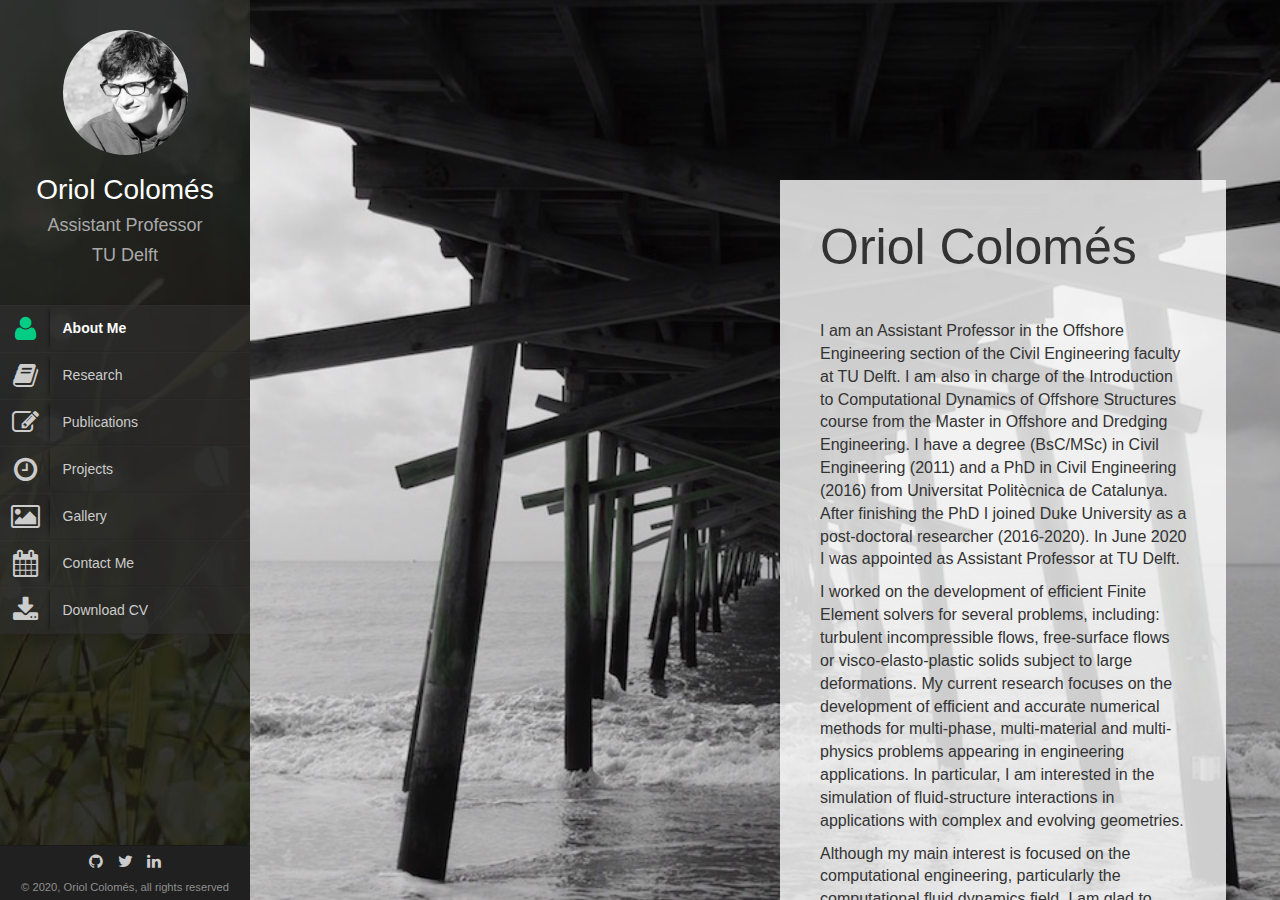
==== index.html @ af16c2cd "first commit" ====
<!DOCTYPE html>
<html lang="en">
<head>
  <title>Oriol Colom&eacutes personal page</title>
  <meta http-equiv="Content-Type" content="text/html; charset=UTF-8">
  <meta name="Oriol Colomes" content="oriolcolomes.com">
  <meta name="viewport" content="width=device-width, initial-scale=1, maximum-scale=1">
  <meta name="description" content="Personal website of Oriol Colomes" />
  <meta name="keywords" content="oriol colomes, colomes, ocolomes, assistant professor, offshore engineering, TU Delft" />
  
  <link rel="shortcut icon" href="../favicon.ico">
  
  <!--CSS styles-->
  <link rel="stylesheet" href="css/bootstrap.css">
  <link rel="stylesheet" href="css/font-awesome.min.css">  
  <link rel="stylesheet" href="css/perfect-scrollbar-0.4.5.min.css">
  <link rel="stylesheet" href="css/magnific-popup.css">
  <link rel="stylesheet" href="css/style.css">
  <link id="theme-style" rel="stylesheet" href="css/styles/default.css">
  
  
  <!--/CSS styles-->
  <!--Javascript files-->
  <script type="text/javascript" src="js/jquery-1.11.3.min.js"></script>
  <script type="text/javascript" src="js/TweenMax.min.js"></script>
  <script type="text/javascript" src="js/jquery.touchSwipe.min.js"></script>
  <script type="text/javascript" src="js/jquery.carouFredSel-6.2.1-packed.js"></script>
  <script type="text/javascript" src="js/modernizr.custom.63321.js"></script>
  <script type="text/javascript" src="js/jquery.dropdownit.js"></script>
  <script type="text/javascript" src="js/ScrollToPlugin.min.js"></script>
  <script type="text/javascript" src="js/bootstrap.min.js"></script>
  <script type="text/javascript" src="js/jquery.mixitup.min.js"></script>
  <script type="text/javascript" src="js/masonry.min.js"></script>
  <script type="text/javascript" src="js/perfect-scrollbar-0.4.5.with-mousewheel.min.js"></script>
  <script type="text/javascript" src="js/jquery.nicescroll.min.js"></script>
  <script type="text/javascript" src="js/magnific-popup.js"></script>
  <script type="text/javascript" src="js/custom.js"></script>
  <script>(function(i,s,o,g,r,a,m){i['GoogleAnalyticsObject']=r;i[r]=i[r]||function(){
    (i[r].q=i[r].q||[]).push(arguments)},i[r].l=1*new Date();a=s.createElement(o),
    m=s.getElementsByTagName(o)[0];a.async=1;a.src=g;m.parentNode.insertBefore(a,m)
  })(window,document,'script','https://www.google-analytics.com/analytics.js','ga');
  ga('create', 'UA-82082277-1', 'auto');
  ga('send', 'pageview');
</script>
<!--/Javascript files-->

</head>
<body>
  
  <div id="wrapper">
    <a href="#sidebar" class="mobilemenu"><i class="fa fa-reorder"></i></a>
    
    <div id="sidebar">
      <div id="sidebar-wrapper">
        <div id="sidebar-inner">

          <!-- Profile/logo section-->
          <div id="profile" class="clearfix">
            <div class="portrate hidden-xs"></div>
            <div class="title">
              <h2>Oriol Colom&eacutes</h2>
              <h3>Assistant Professor</h3>
              <h3>TU Delft</h3>
            </div>   
          </div>
          <!-- /Profile/logo section-->
          
          <!-- Main navigation-->
          <div id="main-nav">
            <ul id="navigation">
              <li class="currentmenu">
                <a href="index.html">
                  <i class="fa fa-user"></i>
                  <div class="text">About Me</div>
                </a>
              </li>  
              <li>
                <a href="research.html">
                  <i class="fa fa-book"></i>
                  <div class="text">Research</div>
                </a>
              </li>               
              <li>
                <a href="publication.html">
                  <i class="fa fa-edit"></i>
                  <div class="text">Publications</div>
                </a>
              </li>               
              <li>
                <a href="projects.html">
                  <i class="fa fa-clock-o"></i>
                  <div class="text">Projects</div>
                </a>
              </li>              
              <li>
                <a href="gallery.html">
                  <i class="fa fa-picture-o"></i>
                  <div class="text">Gallery</div>
                </a>
              </li>
              <li>
                <a href="contact.html">
                  <i class="fa fa-calendar"></i>
                  <div class="text">Contact Me</div>
                </a>
              </li>              
              <li class="external">
                <a href="CV_Oriol_Colomes.pdf">
                  <i class="fa fa-download"></i>
                  <div class="text">Download CV</div>
                </a>
              </li>
            </ul>
          </div>
          <!-- /Main navigation-->

          <!-- Sidebar footer -->
          <div id="sidebar-footer">
            <div class="social-icons">
              <ul>
                <li><a href="https://github.com/oriolcg"><i class="fa fa-github"></i></a></li>
                <li><a href="https://twitter.com/OriolCG"><i class="fa fa-twitter"></i></a></li>
                <li><a href="https://www.linkedin.com/in/oriolcolomes"><i class="fa fa-linkedin"></i></a></li>
              </ul>
            </div>
            <div id="copyright">&copy 2020, Oriol Colom&eacutes, all rights reserved</div>            
          </div>
          <!-- /Sidebar footer -->
        </div>
      </div>
    </div>
    
    <div id="main">
      
      <div id="biography" class="page home" data-pos="home">

        <div class="pageheader">
          <div class="headercontent">
            <div class="section-container">
              <div class="row">
                <div class="clearfix visible-sm visible-xs"></div>
                <div class="col-sm-6 col-sm-offset-6 col-md-7 col-md-offset-6">
                  <div class="white">
                    <h3 class="title">Oriol Colom&eacutes</h3>
                    <p>I am an Assistant Professor in the Offshore Engineering section of the Civil Engineering faculty at TU Delft. I am also in charge of the Introduction to Computational Dynamics of Offshore Structures course from the Master in Offshore and Dredging Engineering. I have a degree (BsC/MSc) in Civil Engineering (2011) and a PhD in Civil Engineering (2016) from Universitat Politècnica de Catalunya. After finishing the PhD I joined Duke University as a post-doctoral researcher (2016-2020). In June 2020 I was appointed as Assistant Professor at TU Delft.</p>
                    <p>I worked on the development of efficient Finite Element solvers for several problems, including: turbulent incompressible flows, free-surface flows or visco-elasto-plastic solids subject to large deformations. My current research focuses on the development of efficient and accurate numerical methods for multi-phase, multi-material and multi-physics problems appearing in engineering applications. In particular, I am interested in the simulation of fluid-structure interactions in applications with complex and evolving geometries.</p>   
                    <p>Although my main interest is focused on the computational engineering, particularly the computational fluid dynamics field, I am glad to recognize that structural engineering also fascinates me.</p>
                  </div>
                </div>  
              </div>
            </div>        
          </div>
        </div>
        
        <div class="pagecontents">          
          <div class="section color-1">
            <div class="section-container">
              <div class="row">
                <div class="col-md-5 col-md-offset-1">
                  <div class="title text-center">
                    <h3>Academic Positions</h3>
                  </div>
                  <ul class="ul-dates">
                    <li>
                      <div class="dates">
                        <span>Present</span>
                        <span>2020</span>
                      </div>
                      <div class="content">
                        <h4>Assistant Professor</h4>
                        <p><em>TU Delft</em>, Civil Engineering and Geosciences</p>
                      </div>
                    </li>
                    <li>
                      <div class="dates">
                        <span>2020</span>
                        <span>2016</span>
                      </div>
                      <div class="content">
                        <h4>Postdoctoral Associate</h4>
                        <p><em>Duke University</em>, Pratt School of Engineering</p>
                      </div>
                    </li>
                    <li>
                      <div class="dates">
                        <!--<span>2015</span>-->
                        <span>2015</span>
                      </div>
                      <div class="content">
                        <h4>Teaching Assistant</h4>
                        <p><em>Universitat Politècnica de Catalunya</em>, Escola d'Enginyeria de Telecomunicació i Aeroespacial de Castelldefels</p>
                      </div>
                    </li>
                    <!--
                      <li>
                        <div class="dates">
                          <span>Present</span>
                          <span>2005</span>
                        </div>
                        <div class="content">
                          <h4>General Atlantic Professor</h4>
                          <p><em>Stanford University</em>, Graduate School of Business</p>
                        </div>
                      </li>
                      <li>
                        <div class="dates">
                          <span>2005</span>
                          <span>2004</span>
                        </div>
                        <div class="content">
                          <h4>Full Professor</h4>
                          <p><em>Stanford University</em>, Graduate School of Business</p>
                        </div>
                      </li>
                      <li>
                        <div class="dates">
                          <span>2004</span>
                          <span>2001</span>
                        </div>
                        <div class="content">
                          <h4>Assistant Professor</h4>
                          <p><em>UCLA</em>, Anderson Graduate School of Management</p>
                        </div>
                      </li>
                      <li>
                        <div class="dates">
                          <span>2001</span>
                          <span>1999</span>
                        </div>
                        <div class="content">
                          <h4>Visiting Assistant Professor</h4>
                          <p><em>Columbia University</em>, Graduate School of Business</p>
                        </div>
                      </li>
                    -->
                  </ul>
                </div>
                <div class="col-md-5">
                  <div class="title text-center">
                    <h3>Education & Training</h3>
                  </div>
                  <ul class="ul-card">
                    <li>
                      <div class="dy">
                        <span class="degree">Ph.D.</span>
                        <span class="year">2016</span>
                      </div>
                      <div class="description">
                        <p class="waht">Ph.D. in Civil Engineering</p>
                        <p class="where">Universitat Politècnica de Catalunya</p>
                      </div>
                    </li>
                    <li>
                      <div class="dy">
                        <span class="degree">Postgraduate course</span><span class="year">2016</span>
                      </div>
                      <div class="description">
                        <p class="waht">Innovation management</p>
                        <p class="where">Universitat Oberta de Catalunya</p>
                      </div>
                    </li>
                    <li>
                      <div class="dy">
                        <span class="degree">M.S.</span><span class="year">2011</span>
                      </div>
                      <div class="description">
                        <p class="waht">Civil Engineering</p>
                        <p class="where">Universitat Politècnica de Catalunya</p>
                      </div>
                    </li>
                    <!--
                      <li>
                        <div class="dy">
                          <span class="degree">Ph.D.</span>
                          <span class="year">1995</span>
                        </div>
                        <div class="description">
                          <p class="waht">Ph.D. in Marketing</p>
                          <p class="where">Stanford University Graduate School of Business</p>
                        </div>
                      </li>
                      <li>
                        <div class="dy">
                          <span class="degree">M.B.A.</span><span class="year">1993</span>
                        </div>
                        <div class="description">
                          <p class="waht">Master of Business Administration</p>
                          <p class="where">Boston University</p>
                        </div>
                      </li>
                      <li>
                        <div class="dy">
                          <span class="degree">B.A.</span><span class="year">1989</span>
                        </div>
                        <div class="description">
                          <p class="waht">Bachelor of Arts in Psychology</p>
                          <p class="where">University of California, Berkeley</p>
                        </div>
                      </li>
                    -->
                  </ul>
                  
                </div>    
              </div>    
            </div> 
          </div>
          
          <div class="section fixedbg parallax">
            <div class="section-container">
              <div class="row">
                <div class="col-md-6 col-md-offset-3">
                  <h2 class="heading">"Science is what we have learned about to keep from fooling ourselves"</h2>
                  <h3 class="color-5" align="right">Richard Feyman</h3>
                </div>
              </div>
            </div>
          </div>

          <div class="section color-2">
            <div class="section-container">
              <div class="row">
                <div class="col-md-10 col-md-offset-1">
                  <div class="title text-center">
                    <h3><i class="fa fa-twitter"></i></h3>
                  </div>
                  <div class="col-md-6 col-md-offset-3">
                    <a class="twitter-timeline" data-height="2000" data-theme="dark" href="https://twitter.com/OriolCG?ref_src=twsrc%5Etfw">Tweets by OriolCG</a> 
                    <script async src="https://platform.twitter.com/widgets.js" charset="utf-8"></script>
                  </div>
                </div>
              </div>
            </div>
          </div>


          <!--
          <div class="section color-2">
            <div class="section-container">
              <div class="row">
                <div class="col-md-10 col-md-offset-1">
                  <div class="title text-center">
                    <h3>Honors, Awards and Grants</h3>
                  </div>
                  <ul class="timeline">
                    
                    <li class="open">
                      <div class="date">2013-2016</div>
                      <div class="circle"></div>
                      <div class="data">
                        <div class="subject">FI-DGR fellowship</div>
                        <div class="text row">
                          <div class="col-md-10">
                            Undergratuate fellowship given by the Catalan Goverment.
                          </div>
                        </div>
                      </div>
                    </li>
                  -->
                    <!--
                      <li class="open">
                        <div class="date">SCP 2014</div>
                        <div class="circle"></div>
                        <div class="data">
                          <div class="subject">Distinguished Scientific Achievement Award</div>
                          <div class="text row">
                            <div class="col-md-2">
                              <img alt="image" class="thumbnail img-responsive" src="img/personal/awards100x100.png" >
                            </div>
                            <div class="col-md-10">
                              Lorem ipsum dolor sit amet, consectetur adipiscing elit. Sed egestas dapibus lectus non dignissim. Pellentesque auctor ornare urna, volutpat condimentum quam porttitor at. Vestibulum tincidunt diam in eros aliquam luctus. Donec sagittis a purus a porttitor. Sed non feugiat enim. Donec eget metus erat. Vivamus sed consequat orci. Aenean commodo lectus sed purus auctor ullamcorper.
                            </div>
                          </div>
                        </div>
                      </li>
                      <li>
                        <div class="date">2012-2013</div>
                        <div class="circle"></div>
                        <div class="data">
                          <div class="subject">Ormond Family Faculty Fellow</div>
                          <div class="text row">
                            <div class="col-md-2">
                              <img alt="image" class="thumbnail img-responsive" src="img/personal/awards100x100.png" >
                            </div>
                            <div class="col-md-10">
                              Lorem ipsum dolor sit amet, consectetur adipiscing elit. Sed egestas dapibus lectus non dignissim. Pellentesque auctor ornare urna, volutpat condimentum quam porttitor at. Vestibulum tincidunt diam in eros aliquam luctus. Donec sagittis a purus a porttitor. Sed non feugiat enim. Donec eget metus erat. Vivamus sed consequat orci. Aenean commodo lectus sed purus auctor ullamcorper.
                            </div>
                          </div>
                        </div>
                      </li>
                      <li>
                        <div class="date">June 2011</div>
                        <div class="circle"></div>
                        <div class="data">
                          <div class="subject">Nautilus Silver Award for Dragonfly Effect</div>
                          <div class="text row">
                            <div class="col-md-2">
                              <img alt="image" class="thumbnail img-responsive" src="img/personal/awards100x100.png" >
                            </div>
                            <div class="col-md-10">
                              Lorem ipsum dolor sit amet, consectetur adipiscing elit. Sed egestas dapibus lectus non dignissim. Pellentesque auctor ornare urna, volutpat condimentum quam porttitor at. Vestibulum tincidunt diam in eros aliquam luctus. Donec sagittis a purus a porttitor. Sed non feugiat enim. Donec eget metus erat. Vivamus sed consequat orci. Aenean commodo lectus sed purus auctor ullamcorper.
                            </div>
                          </div>
                        </div>
                      </li>
                      <li>
                        <div class="date">2000 - 2003</div>
                        <div class="circle"></div>
                        <div class="data">
                          <div class="subject">Hong Kong Science International Research Grant</div>
                          <div class="text row">
                            <div class="col-md-2">
                              <img alt="image" class="thumbnail img-responsive" src="img/personal/awards100x100.png" >
                            </div>
                            <div class="col-md-10">
                              Lorem ipsum dolor sit amet, consectetur adipiscing elit. Sed egestas dapibus lectus non dignissim. Pellentesque auctor ornare urna, volutpat condimentum quam porttitor at. Vestibulum tincidunt diam in eros aliquam luctus. Donec sagittis a purus a porttitor. Sed non feugiat enim. Donec eget metus erat. Vivamus sed consequat orci. Aenean commodo lectus sed purus auctor ullamcorper.
                            </div>
                          </div>
                        </div>
                      </li>
                      <li>
                        <div class="date">1999</div>
                        <div class="circle"></div>
                        <div class="data">
                          <div class="subject">Citibank Best Teacher Award (school-wide award, UCLA)</div>
                          <div class="text row">
                            <div class="col-md-2">
                              <img alt="image" class="thumbnail img-responsive" src="img/personal/awards100x100.png" >
                            </div>
                            <div class="col-md-10">
                              Lorem ipsum dolor sit amet, consectetur adipiscing elit. Sed egestas dapibus lectus non dignissim. Pellentesque auctor ornare urna, volutpat condimentum quam porttitor at. Vestibulum tincidunt diam in eros aliquam luctus. Donec sagittis a purus a porttitor. Sed non feugiat enim. Donec eget metus erat. Vivamus sed consequat orci. Aenean commodo lectus sed purus auctor ullamcorper.
                            </div>
                          </div>
                        </div>
                      </li>
                    -->
                    <!--
                  </ul>
                </div>
              </div>
            </div>
          </div>   
        -->                         
        </div>
      </div>
      
    </div>
  </div>
</body>
</html>
---- css/style.css ----
/* General styles
 **************************************************/
@font-face {
	font-family: 'Lato';
	font-style: normal;
	font-weight: 300;
	src: local('Lato Light'), local('Lato-Light'), url(http://themes.googleusercontent.com/static/fonts/lato/v6/KT3KS9Aol4WfR6Vas8kNcg.woff) format('woff');
}

@font-face {
	font-family: 'Lato';
	font-style: normal;
	font-weight: 400;
	src: local('Lato Regular'), local('Lato-Regular'), url(http://themes.googleusercontent.com/static/fonts/lato/v6/9k-RPmcnxYEPm8CNFsH2gg.woff) format('woff');
}

@font-face {
	font-family: 'Lato';
	font-style: normal;
	font-weight: 900;
	src: local('Lato Black'), local('Lato-Black'), url(http://themes.googleusercontent.com/static/fonts/lato/v6/BVtM30trf7q_jfqYeHfjtA.woff) format('woff');
}

@font-face {
	font-family: 'Lato';
	font-style: italic;
	font-weight: 400;
	src: local('Lato Italic'), local('Lato-Italic'), url(http://themes.googleusercontent.com/static/fonts/lato/v6/oUan5VrEkpzIazlUe5ieaA.woff) format('woff');
}

body {
	font-size: 16px;
	font-family: 'Lato', sans-serif;
	font-weight: 400;
	background: #4D4D4D;
}

a,a:hover,a:focus {
	text-decoration: none;
	outline: 0;
}

h1,h2,h3,h4,h5,h6,.h1,.h2,.h3,.h4,.h5,.h6 {
	font-family: "Lato", Helvetica, Arial, sans-serif;
	font-weight: 300;
}
/* mobile menu
 **************************************************/
.mobilemenu {
	position: fixed;
	top: 5px;
	left: 5px;
	right: 0;
	z-index: 1002;
	font-size: 30px;
	padding: 2px 10px;
	background: #2b2b2b;
	display: block;
	width: 50px;
	height: 50px;
	color: #fff;
	display: none;
	text-align: center;
}

.mobilemenu:hover,.mobilemenu:focus {
	color: #fff;
}


/* layout
 **************************************************/
#sidebar{
	position: fixed;
	width:250px;
	background: #2b2b2b;
	top: 0;
	left: 0;
	bottom: 0;
	background-image: url(../img/sidebg-1.jpg);
	background-repeat: no-repeat;
	background-size: cover;
	background-position: center center;
}

#sidebar:before{
	content:'';
	position:absolute;
	top:0;
	left:0;
	bottom:0;
	right:0;
	background-color: #000;
	opacity: 0.8;
}

#sidebar-wrapper{
	position: relative;
	height: 100%;
	width: 100%;
	overflow-y: auto;
	-webkit-overflow-scrolling: touch;
}

#sidebar-inner{
  position: relative;
  min-height: 100%;
}

#main-nav {
	position: relative;
	text-align: left;
	width: 100%;
	padding-bottom: 0;

}

#main {
	position: absolute;
	left: 250px;
	right: 0;
	top: 0;
	bottom: 0;
	background: #fefefe;
	overflow: hidden;
	-webkit-overflow-scrolling: touch;
}

.page {
	overflow: auto;
	position: absolute;
	top: 0;
	left: 0px;
	bottom: 0;
	width: 100%;
	background-color: #f7f7f7;
	-webkit-overflow-scrolling: touch;
}

.home {
	left: 0px;
	z-index: 0;
	width: 100%;
}

#overlay {
	position: absolute;
	top: 0;
	left: 0px;
	bottom: 0;
	right: 0px;
	background-color: #000;
	-ms-filter: "progid:DXImageTransform.Microsoft.Alpha(Opacity=25)";
	filter: alpha(opacity=25);
	opacity: 0.25;
	display: none;
	z-index: 300;
	cursor: crosshair;
	cursor: url(../img/pointer.png), auto;
}

#runner {
	position: absolute;
	width: 30px;
	height: 20px;
	color: #fff;
	font-size: 20px;
	z-index: 2000;
}

.currentpage {
	-webkit-box-shadow: -2px 0 4px -2px rgba(0,0,0,.25);
	box-shadow: -2px 0 4px -2px rgba(0,0,0,.25);
}


/* sidebar
 **************************************************/
#nav-container {
	position: relative;
	padding-bottom: 75px;
	bottom: 0;
	height: 100%;
}

#profile {
	text-align: center;
	padding: 30px 10px;
	position: relative;
}

#profile .portrate {
	background-image: url("../img/personal/personal-image.jpg");
	width: 125px;
	margin: 0 auto;
	height: 125px;
	border-radius: 50%;

	-webkit-background-size: cover;
	-moz-background-size: cover;
	background-size: cover;
}

#profile .title h2 {
	font-size: 28px;
	font-weight: 300;
	color: #fff;
	margin: 20px 0 10px 0;
}

#profile .title h3 {
	font-size: 18px;
	font-weight: 300;
	color: #aaa;
	margin: 0px 0 10px 0;
}

ul#navigation {
	padding: 0;
	margin: 0;
}

ul#navigation > li {
	display: block;
	float: none;
	clear: both;
	background: #303030;
	border-top: 1px solid #373737;
	border-bottom: 1px solid #2B2B2B;
	cursor: pointer;
	background-color: rgba(48, 48, 48, 0.6) !important;
	border-top: 1px solid rgba(55, 55, 55, 0.4) !important;
 	border-bottom: 1px solid rgba(43, 43, 43, 0.4) !important;
}

ul#navigation > li > a {
	color: #ccc;
	font-size: 14px;
}

ul#navigation li:hover,ul#navigation li:focus {
	background-color: rgba(54, 54, 54, 0.1) !important;
}

ul#navigation li:hover a,ul#navigation li:focus a {
	color: #f7f7f7;
}

ul#navigation .currentmenu {
	font-weight: bold;
}

ul#navigation li.currentmenu a {
	color: #fff;
}

/*ul#navigation li.external:hover .fa, ul#navigation li.currentmenu .fa{
	color: #03cc85;
}*/

ul#navigation li.currentmenu {
	background: #363636;
	border-top: 1px solid #3d3d3d;
	border-bottom: 1px solid #252525;
}


ul#navigation li .text {
	padding-left: 5%;
	margin-left: 50px;
	line-height: 45px;

	-webkit-box-shadow: -3px 0 5px -4px #000;
	box-shadow: -3px 0 5px -4px #000;
}

ul#navigation li .fa {
	float: left;
	line-height: 45px;
	width: 50px;
	text-align: center;
	font-size: 27px;
}

#sidebar-footer{
	position: absolute;
	bottom: 0;
	left: 0;
	width: 100%;
	background: #202020;
	border-top: 1px solid #1A1A1A;
	text-align: center;
  	overflow: hidden;
}

.social-icons ul {
	padding: 0 20px;
	margin: 0;
	list-style: none;
	text-align: center;
}

.social-icons li {
	/* float: left; */
	/* width: 33%; */
	padding: 5px;
	text-align: center;
	display: inline-block;
}

.social-icons a {
	color: #ccc;
}

.social-icons a:hover,.social-icons a:focus {
	color: #fff;
}

.social-icons i {
	font-size: 16px;
}

#copyright{
	text-align:center;
	font-size:0.7em;
	color: #8E8E8E;
	margin-bottom: 5px;
}
/* page specifics
 **************************************************/
.page-container {
	position: relative;
}

.pageheader {
	background: #f3f3f3;
	position: relative;
	padding: 60px 0 45px 0;
}

.headercontent .title {
	font-size: 50px;
	margin-bottom: 25px;
	border-bottom: 1px solid #ccc;
	padding: 0 0 20px 0;
}
.headercontent .title.noborder{
	border:none;
}
.headercontent .subtitle {
	border-bottom: 1px solid #ccc;
	margin: 0 0 10px 0;
	padding: 5px 0;
}

.headercontent .subtitle h3 {
	margin: 0;
	padding: 0;
}

.page .section{
	padding: 70px 0;
	position: relative;
}

.section-container {
	padding: 0 10%;
}

.section-container .white {
    position: relative; z-index: 1;
    top: 0; left: 0; width: 120%; height: 100%;
    padding: 20px 40px 20px 40px;
    background: RGB(255,255,255);
    background: RGBa(255,255,255,0.8); 
}

.color-1 {
	background: #fcfcfc;
}

.color-2 {
	background: #f7f7f7;
}

.color-3 {
	background: #2c2c2d;
	color: #fff;
}

.color-4 {
	background: #000;
}

.color-5 {
	color: #fff;
}

.section .title {
	border-bottom: 1px solid #ccc;
	margin: 0 0 30px 0;
	padding: 20px 0;
}

.section .title h3 {
	padding: 0;
	margin: 0;
	font-size: 26px;
}


.biothumb{position: relative;}
.biothumb .overlay{
	position: absolute;
	width: 100%;
	color:#fff;
	bottom: 0;
	background-color: black;
	background-color: rgba(0,0,0,0.5);
	padding:25px;
}

.biothumb .overlay h1{
	font-size: 45px;
}

.fixedbg{
	padding: 70px 0;
    position: relative;
    margin: 0;
	background-position: center;
    background-repeat: no-repeat;
    background-size: cover !important;
}

.fixedbg.parallax{
    background-attachment: fixed !important;
}

.fixedbg .heading{
	font-size: 28px;
    color: #ffffff;
    line-height: 1.2;
    text-align: center;
    font-weight: 700;
    font-style: normal;
}

/*************************************************
 *  uls
 **************************************************/
.ul-bolded li {
	font-weight: bold;
}

.ul-boxed li {
	padding: 7px;
	background-color: #FdFdFd;
	margin-bottom: 10px;
	-webkit-box-shadow: 0px 3px 3px -3px #ccc;
	box-shadow: 0px 3px 3px -3px #ccc;
	border-radius: 2px;
	border-left: 5px solid;
}

/* ul-card
 **************************************************/
ul.ul-card {
	padding: 0;
	margin: 0;
	list-style: none;
}

ul.ul-card li {
	position: relative;
	padding: 50px 15px 20px 15px;
	background-color: #fff;
	margin-bottom: 15px;
	-webkit-box-shadow: 0px 3px 3px -3px #ccc;
	box-shadow: 0px 3px 3px -3px #ccc;
	border-radius: 3px;
	margin-left: 10px;
	color: #333;
}

ul.ul-card li .dy {
	position: absolute;
	top: 10px;
	left: -10px;
	border-radius: 0px;
	padding: 0;
	color: white;
}

ul.ul-card li .dy span {
	padding: 7px 10px;
	line-height: 30px;
	margin: 0;
}

/*ul.ul-card li .dy .degree {
	background-color: #03bb7a;
}*/

ul.ul-card li .dy .year {
	/*background-color: #03cc85;*/
	-webkit-box-shadow: -3px 0px 7px -3px rgba(68, 68, 68, 0.5);
	box-shadow: -3px 0px 7px -3px rgba(68, 68, 68, 0.5);
	margin-left: -3px !important;
}

ul.ul-card li .description p {
	font-size: 16px;
	margin: 0;
}

ul.ul-card li .description p.where {
	font-weight: 300;
	font-size: 14px;
}

/* ul-dates
 **************************************************/
ul.ul-dates,ul.ul-dates-gray {
	margin: 0;
	padding: 0;
	list-style: none;
}

ul.ul-dates li,ul.ul-dates-gray li {
	margin-bottom: 15px; /*margin-left:  20px;
	*/
}

ul.ul-dates div.dates,ul.ul-dates-gray div.dates {
	float: left;
	width: 75px;
}

ul.ul-dates div.dates span,ul.ul-dates-gray div.dates span {
	/*background-color: #03cc85;*/
	padding: 6px;
	display: block;
	text-align: center;
	color: #fff;
	position: relative;
}

ul.ul-dates-gray div.dates span {
	background-color: #BBBBBB !important;
}

/*ul.ul-dates div.dates span:last-child {
	background-color: #03bb7a;
}*/

ul.ul-dates-gray div.dates span:last-child {
	background-color: #979797 !important;
}

ul.ul-dates-gray div.dates span:first-child,
ul.ul-dates div.dates span:first-child {
	-webkit-box-shadow: 0px 2px 6px -3px rgba(68, 68, 68, 0.5);
	box-shadow: 0px 2px 6px -3px rgba(68, 68, 68, 0.5);
	z-index: 3;
	position: relative;
}

ul.ul-dates div.content,ul.ul-dates-gray div.content {
	margin-left: 90px;
	min-height: 70px;
	padding-top: 10px;
}

ul.ul-dates div.content h4,ul.ul-dates-gray div.content h4 {
	font-weight: 400;
	font-size: 16px;
	margin-top: 0;
}

ul.ul-dates div.content p,ul.ul-dates-gray div.content p {
	font-size: 13px;
}



/* ul-timeline
 **************************************************/
ul.timeline {
	border-left: 8px solid #FFF;
	list-style: none;
	padding: 1px 0;
	margin-left: 100px;
}

ul.timeline li .date {
	float: left;
	padding: 10px 15px 10px 10px;
	margin-top: 10px;
	margin-left: -115px;
	font-size: 15px;
	width: 110px;
	text-align: center;
	/*background: #03cc85;*/
	color: #fff;
}

/*ul.timeline li.open .data {
	background: #03bb7a;
}*/

ul.timeline li .circle {
	float: left;
	margin: 20px 0;
	margin-left: -14px;
	width: 20px;
	height: 20px;
	border: 4px solid #FFFFFF;
	border-radius: 10px;
	background-color: #d5d5d5;
}

ul.timeline li.open .circle {
	/*background-color: #03bb7a;*/
	-webkit-box-shadow: 0px 2px 6px -3px rgba(68, 68, 68, 0.5);
	box-shadow: 0px 2px 6px -3px rgba(68, 68, 68, 0.5);
}

ul.timeline li .data {
	background: #fdfdfd;
	margin: 10px 0px 10px 20px;
	border-left: 10px solid;
	padding: 18px 20px;
	font-size: 16px;

	-webkit-box-shadow: 0px 3px 3px -3px #ccc;
	box-shadow: 0px 3px 3px -3px #ccc;
	border-radius: 3px;
}

ul.timeline li.open .data {
	/*border-color: #03bb7a;*/
	background: #fff;
}

ul.timeline li .data .subject {
	cursor: pointer;
	color: #777;
	font-size: 18px;
}

ul.timeline li .data .text {
	display: none;
	margin-top: 15px;
	font-size: 14px;
}

/* ul-withdetails
 **************************************************/
.ul-withdetails {
	list-style: none;
	padding: 0;
}

.ul-withdetails li {
	background-color: #FdFdFd;
	margin-bottom: 15px;

	-webkit-box-shadow: 0px 3px 3px -3px #ccc;
	box-shadow: 0px 3px 3px -3px #ccc;
	border-radius: 3px;
}

.ul-withdetails li .image {
	position: relative;
	overflow: hidden;
}

.ul-withdetails li .imageoverlay {
	position: absolute;
	top: 0;
	left: -100%;
	width: 100%;
	height: 100%;
	/*background: #03cc85;*/
	cursor: pointer;
	-ms-filter: "progid:DXImageTransform.Microsoft.Alpha(Opacity=70)";
	filter: alpha(opacity=70);
	opacity: 0.7;

	-webkit-transition: all 0.3s ease-out;
	   -moz-transition: all 0.3s ease-out;
	    -ms-transition: all 0.3s ease-out;
	     -o-transition: all 0.3s ease-out;
	        transition: all 0.3s ease-out;
}

.ul-withdetails li .imageoverlay i {
	color: #fff;
	position: absolute;
	top: 40%;
	left: 45%;
	font-size: 30px;
}

.ul-withdetails li .meta {
	overflow: hidden;
	padding:  10px;
	cursor: pointer;
}

.ul-withdetails li .details {
	display: none;
	padding: 20px;
	background: #fff;

	-webkit-box-shadow: inset 0px 3px 5px -3px #ccc;
	box-shadow: inset 0px 3px 5px -3px #ccc;
}

/*************************************************
 * lab partnerts
 **************************************************/
#labp-heads-wrap {
	/*background-color: #03bb7a;*/
	position: relative;
	height: 180px; 
}

#labp-heads-wrap:after {
	top: 100%;
	border: solid transparent;
	content: " ";
	height: 0;
	width: 0;
	position: absolute;
	pointer-events: none;
	border-color: rgba(247, 103, 103, 0);
	/*border-top-color: #03bb7a;*/
	border-width: 15px;
	left: 50%;
	margin-left: -15px;
}

#lab-carousel {
	width: 100%;
	height: 200px;
	position: absolute;
	top: 0;
	left: 0;
}

#lab-carousel div {
	float: left;
	width: 100px;
	height: 100px;
}

#lab-carousel img {
	border: none;
	position: relative;

	-webkit-box-shadow: 0 0 10px #000;
	box-shadow: 0 0 10px #000;
}

.caroufredsel_wrapper {
	margin-top: -10px !important;
	padding-top: 20px !important;
	padding-bottom: 20px !important;
}

#labp-heads-wrap #next,#labp-heads-wrap #prev {
	position: absolute;
	top: 0;
	height: 100%;
	line-height: 180px;
	padding: 0 10px;
	color: #f7f7f7;
	font-size: 30px;
	z-index: 4;
}

#labp-heads-wrap #next {
	right: 0;
}

#labp-heads-wrap #prev {
	left: 0;
}

#labp-heads-wrap #prev.disabled,#labp-heads-wrap #next.disabled {
	color: #ccc;
	cursor: default;
}

#lab-details {
	background-color: #fff;
	padding: 20px;
	padding-top: 40px;
	text-align: center;
	min-height: 150px;

	-webkit-box-shadow: 0px 3px 3px -3px #ccc;
	box-shadow: 0px 3px 3px -3px #ccc;
	border-radius: 2px;
}

#lab-details div {
	display: none;
}

#lab-details h3 {
	margin-top: 0;
}

/* filter dropdowns
 **************************************************/
#filters,.filters,#pub-grid {
	padding: 20px 0 30px 0 !important;
}

#filters h3,.filters h3,div#sort {
	margin-top: 30px;
}

#sort span {
	line-height: 30px;
}

.stuck {
	position: fixed !important;
	z-index: 1001;
	top: 0;
	right: 0;

	-webkit-box-shadow: 0px 2px 4px 0px #cecece;
	box-shadow: 0px 2px 4px 0px #cecece;
}

.cd-dropdown,.cd-select {
	position: relative;
	margin: 20px auto;
	display: block;
}

.cd-dropdown > span {
	width: 100%;
	height: 40px;
	line-height: 40px;
	color: #999;
	font-weight: 700;
	font-size: 16px;
	background: #fff;
	display: block;
	padding: 0 10px 0 30px;
	position: relative;
	cursor: pointer;
}

.cd-dropdown > span:after {
	content: '';
	position: absolute;
	right: 0px;
	top: 0px;
	width: 50px;
	text-align: center;
	font-size: 12px;
	padding: 8px;
	height: 70%;
	line-height: 24px;
}

.cd-dropdown.cd-active > span:after {
	content: '';
}

.cd-dropdown ul {
	list-style-type: none;
	margin: 0;
	padding: 0;
	display: block;
	position: relative;
}

.cd-dropdown > span,.cd-dropdown ul li:nth-last-child(-n+3) span {
	-webkit-box-shadow: 0 1px 1px rgba(0,0,0,0.1);
	box-shadow: 0 1px 1px rgba(0,0,0,0.1);
}

.cd-dropdown ul {
	position: absolute;
	top: 0px;
	width: 100%;
}

.cd-dropdown ul li {
	position: absolute;
	width: 100%;
}

/*.cd-active.cd-dropdown > span {
	color: #03cc85;
}*/

.cd-active.cd-dropdown > span,.cd-active.cd-dropdown ul li span {
	-webkit-box-shadow: 0 1px 1px rgba(0,0,0,0.1);
	box-shadow: 0 1px 1px rgba(0,0,0,0.1);
}

.cd-active.cd-dropdown ul li span {
	-webkit-transition: all 0.2s linear 0s;
	-moz-transition: all 0.2s linear 0s;
	-o-transition: all 0.2s linear 0s;
	-ms-transition: all 0.2s linear 0s;
	transition: all 0.2s linear 0s;
}

.cd-active.cd-dropdown ul li span:hover {
	/*background: #03cc85;*/
	color: #fff;
}

.cd-dropdown ul li span {
	width: 100%;
	background: #fafafa;
	line-height: 40px;
	padding: 0 10px 0 30px;
	display: block;
	color: #bcbcbc;
	cursor: pointer;
	font-weight: 700;
}

/* home
 **************************************************/
 .home .pageheader{
	background-image: url(../img/home2.jpg);
	background-repeat: no-repeat;
	background-size: cover;
	background-position: center center;
	padding: 180px 10%;
}
.home .pageheader .title{
    border: none;
}
.home .fixedbg.parallax{
	background: #fff url('../img/home-parallaxbg.jpg');
}

/* publications
 **************************************************/
 #publications .pageheader{
	background-image: url(../img/publications.jpg);
	background-repeat: no-repeat;
	background-size: cover;
	background-position: center center;
	padding: 190px 0 35px 0;
}

#publications .pageheader .title{
	  color: #fff;
	  border: none;
}

#pub-grid .mix {
	-ms-filter: "progid:DXImageTransform.Microsoft.Alpha(Opacity=0)";
	filter: alpha(opacity=0);
	opacity: 0;
	display: none;
}

.pitems .item {
	margin-bottom: 20px;
	width: 100%;
}

.pitems .pubmain {
	background: #fefefe;
	padding: 25px 25px 35px 25px;
	min-height: 130px;
	position: relative;

	-webkit-box-shadow: 0px 3px 3px -3px #ccc;
	box-shadow: 0px 3px 3px -3px #ccc;
	cursor: pointer;
}

.pitems .pubtitle {
	margin: 0;
	padding: 0 0 15px 0;
	font-size: 20px;
	font-weight: 300;
}

.pitems .pubmain div {
	font-size: small;
}

.pitems .pubmain .label {
	margin-right: 10px;
}

.pitems .pubmain .pubassets {
	position: absolute;
	bottom: 0;
	right: 0;
	background: #fafafa;
	text-align: center;
	border-top: 2px solid;
}

.pitems .pubmain .pubassets a {
	color: #9b9b9b;
	padding: 5px 15px;
	float: right;
	font-size: 18px;
}

.pitems .pubmain .pubassets a:hover,.pitems .pubmain .pubassets a:focus,.pitems .pubmain .pubassets a.pubcollapse {
	/*background: #03cc85;*/
	color: #fff;
}

.pitems .pubdetails {
	background: #fff;
	padding: 25px;
	display: none;
}
/* Gallery
 **************************************************/
#gallery .pageheader{
	background-image: url(../img/gallery-head.jpg);
	background-repeat: no-repeat;
	background-size: cover;
	background-position: center center;
	padding: 190px 0 70px 0;
}

#gallery .pageheader h2{
	color: #f7f7f7;
	text-align:left;
}

#gallery-large {
	_background: #303030;
	padding-top: 20px;
}

ul.grid {
	max-width: 69em;
	list-style: none;
	margin: 30px auto;
	padding: 0;
}

ul.grid li {
	display: block;
	float: left;
	padding: 15px;
	width: 33%;
}

@media screen and (max-width: 900px) {
	ul.grid li {
		width: 50%;
	}

}

@media screen and (max-width: 400px) {
	ul.grid li {
		width: 100%;
	}

}

ul.grid li >div {
	-webkit-box-shadow: 0 0 8px -1px #000;
	box-shadow: 0 0 8px -1px #000;
	overflow: hidden;
	position: relative;
}

ul.grid li .over {
	position: absolute;
	bottom: -100%;
	width: 102%;
	right: -1%;
	left: -1%;
	color: #fff;
}

ul.grid li .comein {
	position: relative;
	z-index: 1;
	padding: 15px;
	height: 100%;
}

ul.grid li .comein i {
	display: block;
	width: 60px;
	height: 60px;
	position: absolute;
	top: 50%;
	margin-top: -30px;
	left: 50%;
	margin-left: -30px;
	font-size: 22px;
	color: #FFF;

	-webkit-box-shadow: 0 0 60px #fff;
	box-shadow: 0 0 60px #fff;
	border: 1px solid #fff;
	text-align: center;
	padding-top: 17px;
	border-radius: 50%;
}

ul.grid li .comein-bg {
	-khtml-opacity: .70;
	-moz-opacity: .70;
	-ms-filter: ”alpha(opacity=70)”;
	filter: progid:DXImageTransform.Microsoft.Alpha(opacity=0.7);
	filter: alpha(opacity=70);
	opacity: .70;
	position: absolute;
	top: 0;
	bottom: 0;
	right: 0;
	left: 0;
	background: #000;
	z-index: -1;
}

ul.grid li a,ul.grid li img {
	outline: none;
	border: none;
	display: block;
	max-width: 100%;
}

/* at start */
.my-mfp-slide-bottom .mfp-content {
	-ms-filter: "progid:DXImageTransform.Microsoft.Alpha(Opacity=0)";
	filter: alpha(opacity=0);
	opacity: 0;

	-webkit-transition: all 0.7s ease-out;
	-moz-transition: all 0.7s ease-out;
	-o-transition: all 0.7s ease-out;
	-ms-transition: all 0.7s ease-out;
	transition: all 0.7s ease-out;

	-webkit-transform: translateY(-20px) perspective( 600px ) rotateX( 10deg );
	-moz-transform: translateY(-20px) perspective( 600px ) rotateX( 10deg );
	-o-transform: translateY(-20px) perspective( 600px ) rotateX( 10deg );
	-ms-transform: translateY(-20px) perspective( 600px ) rotateX( 10deg );
	transform: translateY(-20px) perspective( 600px ) rotateX( 10deg );
}

/* animate in */
.my-mfp-slide-bottom.mfp-ready .mfp-content {
	-ms-filter: "progid:DXImageTransform.Microsoft.Alpha(Opacity=100)";
	filter: alpha(opacity=100);
	opacity: 1;

	-webkit-transform: translateY(0) perspective( 600px ) rotateX( 0 );
	-moz-transform: translateY(0) perspective( 600px ) rotateX( 0 );
	-o-transform: translateY(0) perspective( 600px ) rotateX( 0 );
	-ms-transform: translateY(0) perspective( 600px ) rotateX( 0 );
	transform: translateY(0) perspective( 600px ) rotateX( 0 );
}

/* animate out */
.my-mfp-slide-bottom.mfp-removing .mfp-content {
	-ms-filter: "progid:DXImageTransform.Microsoft.Alpha(Opacity=0)";
	filter: alpha(opacity=0);
	opacity: 0;

	-webkit-transform: translateY(-10px) perspective( 600px ) rotateX( 10deg );
	-moz-transform: translateY(-10px) perspective( 600px ) rotateX( 10deg );
	-o-transform: translateY(-10px) perspective( 600px ) rotateX( 10deg );
	-ms-transform: translateY(-10px) perspective( 600px ) rotateX( 10deg );
	transform: translateY(-10px) perspective( 600px ) rotateX( 10deg );
}

/* Dark overlay, start state */
.my-mfp-slide-bottom.mfp-bg {
	-ms-filter: "progid:DXImageTransform.Microsoft.Alpha(Opacity=0)";
	filter: alpha(opacity=0);
	opacity: 0;

	-webkit-transition: opacity 0.3s ease-out;
	-moz-transition: opacity 0.3s ease-out;
	-o-transition: opacity 0.3s ease-out;
	-ms-transition: opacity 0.3s ease-out;
	transition: opacity 0.3s ease-out;
}

/* animate in */
.my-mfp-slide-bottom.mfp-ready.mfp-bg {
	-ms-filter: "progid:DXImageTransform.Microsoft.Alpha(Opacity=80)";
	filter: alpha(opacity=80);
	opacity: 0.8;
}

/* animate out */
.my-mfp-slide-bottom.mfp-removing.mfp-bg {
	-ms-filter: "progid:DXImageTransform.Microsoft.Alpha(Opacity=0)";
	filter: alpha(opacity=0);
	opacity: 0;
}

/* research
 **************************************************/
#research .pageheader{
	background-image: url(../img/research.png);
	background-repeat: no-repeat;
	background-size: cover;
	background-position: center center;
	padding: 190px 0 35px 0;
}

#research .pageheader .title{
	  color: #fff;
	  border: none;
}

/* projects
 **************************************************/
#projects .pageheader{
	background-image: url(../img/meeting.jpg);
	background-repeat: no-repeat;
	background-size: cover;
	background-position: center center;
	padding: 190px 0 35px 0;
}

#projects .pageheader .title{
	  color: #fff;
	  border: none;
}

/* contact
 **************************************************/
#contact .pageheader{
	background-image: url(../img/contact-office_edited.jpg);
	background-repeat: no-repeat;
	background-size: cover;
	background-position: center center;
	padding: 190px 0 35px 0;
}

#contact .pageheader .title{
	  color: #fff;
	  border: none;
}

.contact-office {
	background: #fff url('../img/contact-office.jpg') no-repeat;
}

.contact-lab {
	background: #fff url('../img/contact-lab.jpg') no-repeat;
	color: #fff;
}

/*.contact-office .icon-huge, .contact-lab .icon-huge{
	color: #03cc85;
}*/


.icon-huge {
	font-size: 170px;
	text-align: center;
	-ms-filter: "progid:DXImageTransform.Microsoft.Alpha(Opacity=30)";
	filter: alpha(opacity=30);
	opacity: 0.3;
	display: block;
	padding-top: 30px;
}

@media (max-width: 500px) {
	ul.timeline {
		margin: 0;
		border-left: none;
	}

	ul.timeline .circle {
		display: none;
	}

	ul.timeline .data {
		margin: 0 !important;
		margin-bottom: 10px !important;
		padding-top: 65px !important;
	}

	ul.timeline .date {
		margin-left: 0 !important;
	}

	#sidebar{
		width: 100%;
	}

	#sidebar-wrapper{
		overflow: auto;
	}

}

@media (max-width: 991px) {
	.mobilemenu {
	display: block;
	}

	.social-icons,#main-nav {
		left: 0px;
		z-index: 0;
	}

	#main {
		left: 0;
	}

}


/* fix for mobile view of pages */
@media screen and (max-width: 770px) {
	 
	 #blog-content{
	 	width:100% !important;
	 }
	 .page{
	 	width:100% !important;
	 	left:0 !important;
	}

	.headercontent .title{
		font-size: 30px;
	}
	
}

}
---- css/styles/default.css ----
ul#navigation li.external:hover .fa, ul#navigation li.currentmenu .fa{
	color: #03cc85;
}
.ul-boxed li {
	border-left-color:#03cc85;
}
ul.ul-card li .dy .year {
	background-color: #03cc85;
}
ul.ul-dates div.dates span {
	background-color: #03cc85;
}
ul.timeline li .date {
	background: #03cc85;
}
ul.timeline li .data {
	border-left-color: #03cc85;
}
.ul-withdetails li .imageoverlay {
	background: #03cc85;
}
.cd-active.cd-dropdown > span {
	color: #03cc85;
}
.cd-active.cd-dropdown ul li span:hover {
	background: #03cc85;
}
.pitems .pubmain .pubassets {
	border-top-color:#03cc85; 
}
.pitems .pubmain .pubassets a:hover,.pitems .pubmain .pubassets a:focus,.pitems .pubmain .pubassets a.pubcollapse {
	background: #03cc85;
}
.contact-office .icon-huge, .contact-lab .icon-huge {
	color: #03cc85;
}

/* socpndary color 
**************************************************/
ul.ul-card li .dy .degree {
	background-color: #03bb7a;
}
ul.ul-dates div.dates span:last-child {
	background-color: #03bb7a;
}
ul.timeline li.open .circle {
	background-color: #03bb7a;
}
ul.timeline li.open .data {
	border-color: #03bb7a;
}
#labp-heads-wrap {
	background-color: #03bb7a;
}
#labp-heads-wrap:after{
	border-top-color: #03bb7a;
}
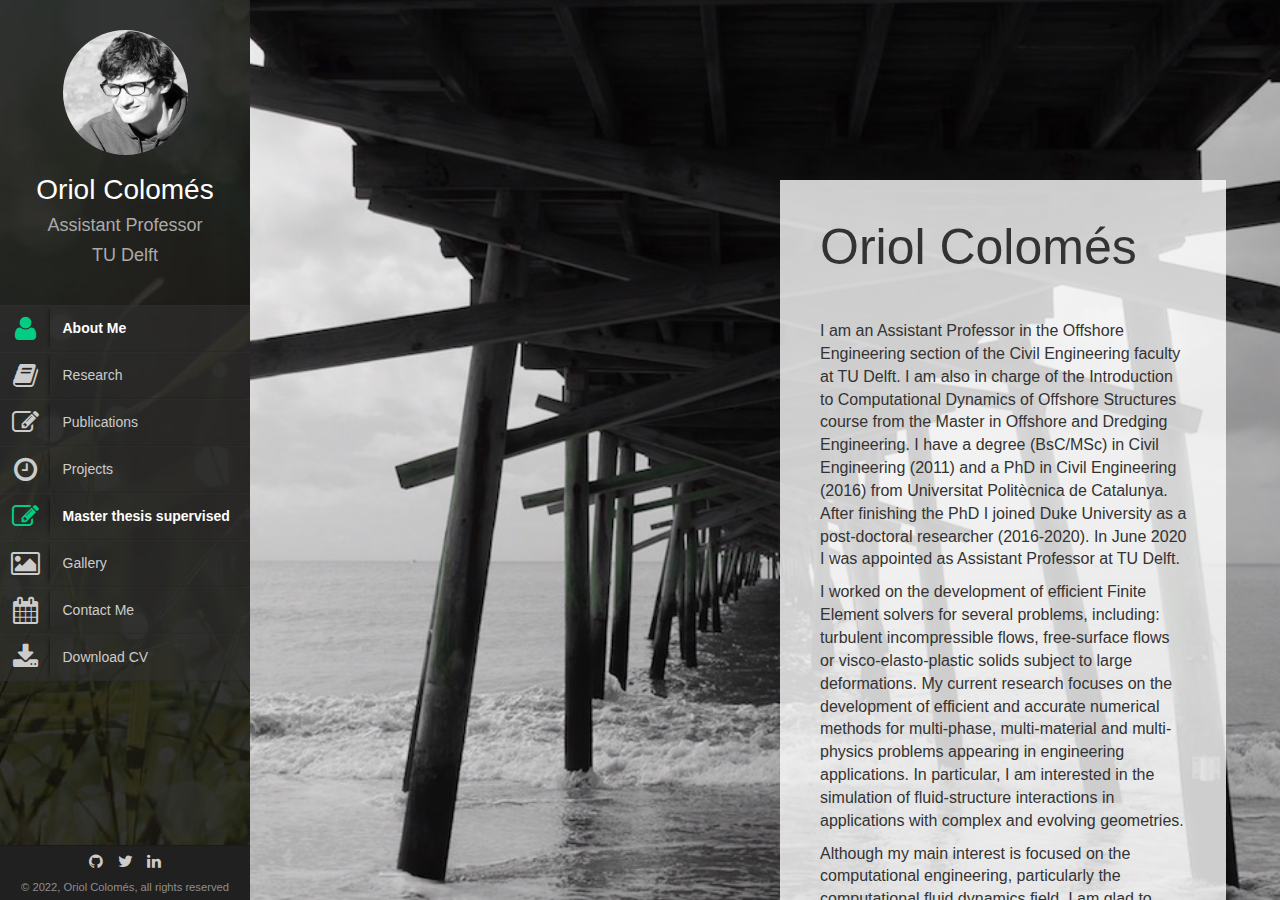
==== commit b8e5fa0f: "Updated MSc thesis" ====
--- a/index.html
+++ b/index.html
@@ -91,7 +91,13 @@
                   <i class="fa fa-clock-o"></i>
                   <div class="text">Projects</div>
                 </a>
-              </li>              
+              </li>                        
+              <li class="currentmenu">
+                <a href="MSc_thesis.html">
+                  <i class="fa fa-edit"></i>
+                  <div class="text">Master thesis supervised</div>
+                </a>
+              </li>           
               <li>
                 <a href="gallery.html">
                   <i class="fa fa-picture-o"></i>
@@ -123,7 +129,7 @@
                 <li><a href="https://www.linkedin.com/in/oriolcolomes"><i class="fa fa-linkedin"></i></a></li>
               </ul>
             </div>
-            <div id="copyright">&copy 2020, Oriol Colom&eacutes, all rights reserved</div>            
+            <div id="copyright">&copy 2022, Oriol Colom&eacutes, all rights reserved</div>            
           </div>
           <!-- /Sidebar footer -->
         </div>
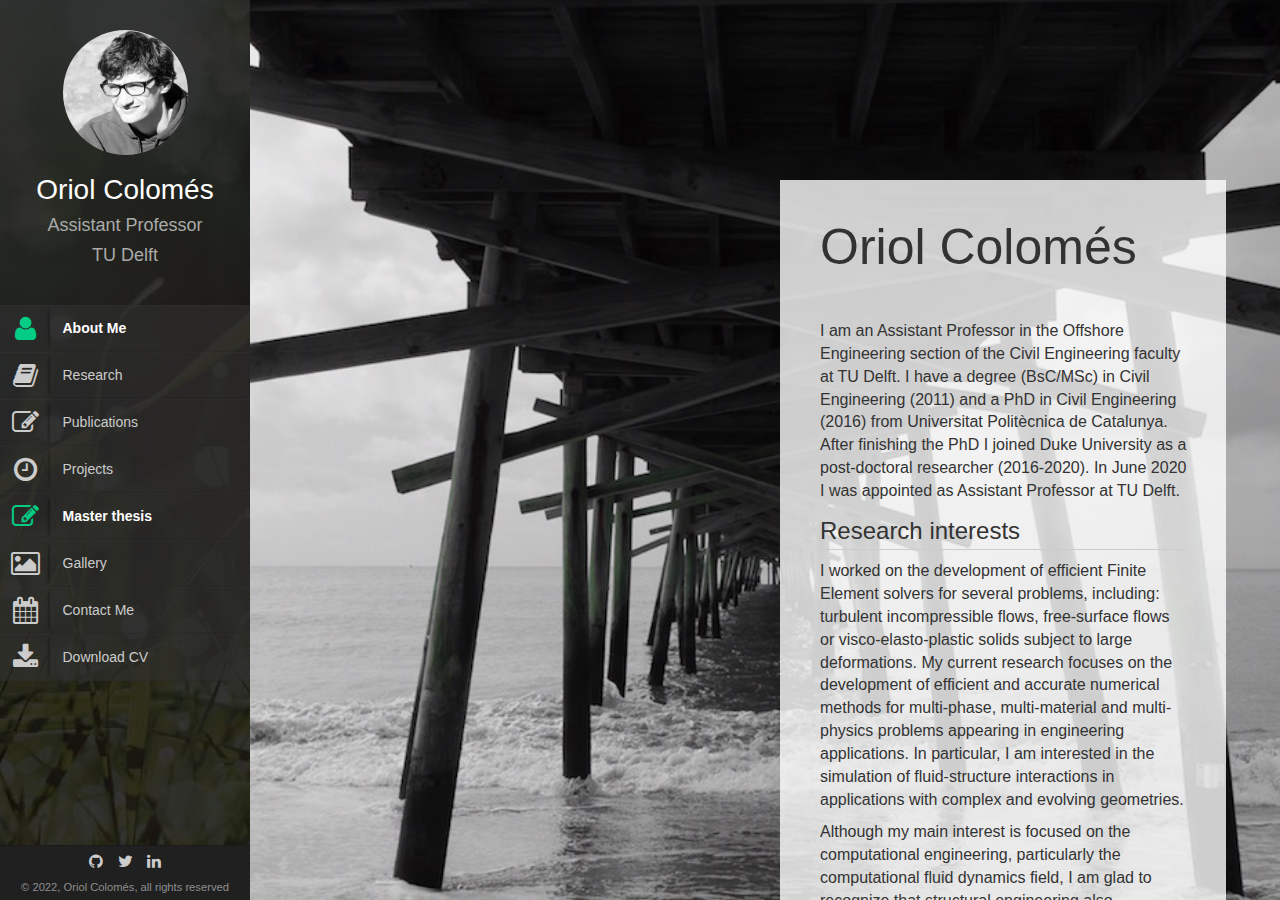
==== commit d545fd73: "modifications in index.html" ====
--- a/index.html
+++ b/index.html
@@ -95,7 +95,7 @@
               <li class="currentmenu">
                 <a href="MSc_thesis.html">
                   <i class="fa fa-edit"></i>
-                  <div class="text">Master thesis supervised</div>
+                  <div class="text">Master thesis</div>
                 </a>
               </li>           
               <li>
@@ -148,10 +148,12 @@
                 <div class="col-sm-6 col-sm-offset-6 col-md-7 col-md-offset-6">
                   <div class="white">
                     <h3 class="title">Oriol Colom&eacutes</h3>
-                    <p>I am an Assistant Professor in the Offshore Engineering section of the Civil Engineering faculty at TU Delft. I am also in charge of the Introduction to Computational Dynamics of Offshore Structures course from the Master in Offshore and Dredging Engineering. I have a degree (BsC/MSc) in Civil Engineering (2011) and a PhD in Civil Engineering (2016) from Universitat Politècnica de Catalunya. After finishing the PhD I joined Duke University as a post-doctoral researcher (2016-2020). In June 2020 I was appointed as Assistant Professor at TU Delft.</p>
+                    <p>I am an Assistant Professor in the Offshore Engineering section of the Civil Engineering faculty at TU Delft. I have a degree (BsC/MSc) in Civil Engineering (2011) and a PhD in Civil Engineering (2016) from Universitat Politècnica de Catalunya. After finishing the PhD I joined Duke University as a post-doctoral researcher (2016-2020). In June 2020 I was appointed as Assistant Professor at TU Delft.</p>
+                    <h3 class="subtitle">Research interests</h3>
                     <p>I worked on the development of efficient Finite Element solvers for several problems, including: turbulent incompressible flows, free-surface flows or visco-elasto-plastic solids subject to large deformations. My current research focuses on the development of efficient and accurate numerical methods for multi-phase, multi-material and multi-physics problems appearing in engineering applications. In particular, I am interested in the simulation of fluid-structure interactions in applications with complex and evolving geometries.</p>   
                     <p>Although my main interest is focused on the computational engineering, particularly the computational fluid dynamics field, I am glad to recognize that structural engineering also fascinates me.</p>
-                  </div>
+                    <p>More details the <a href="research.html">Research</a> section.</p>
+                    </div>
                 </div>  
               </div>
             </div>        
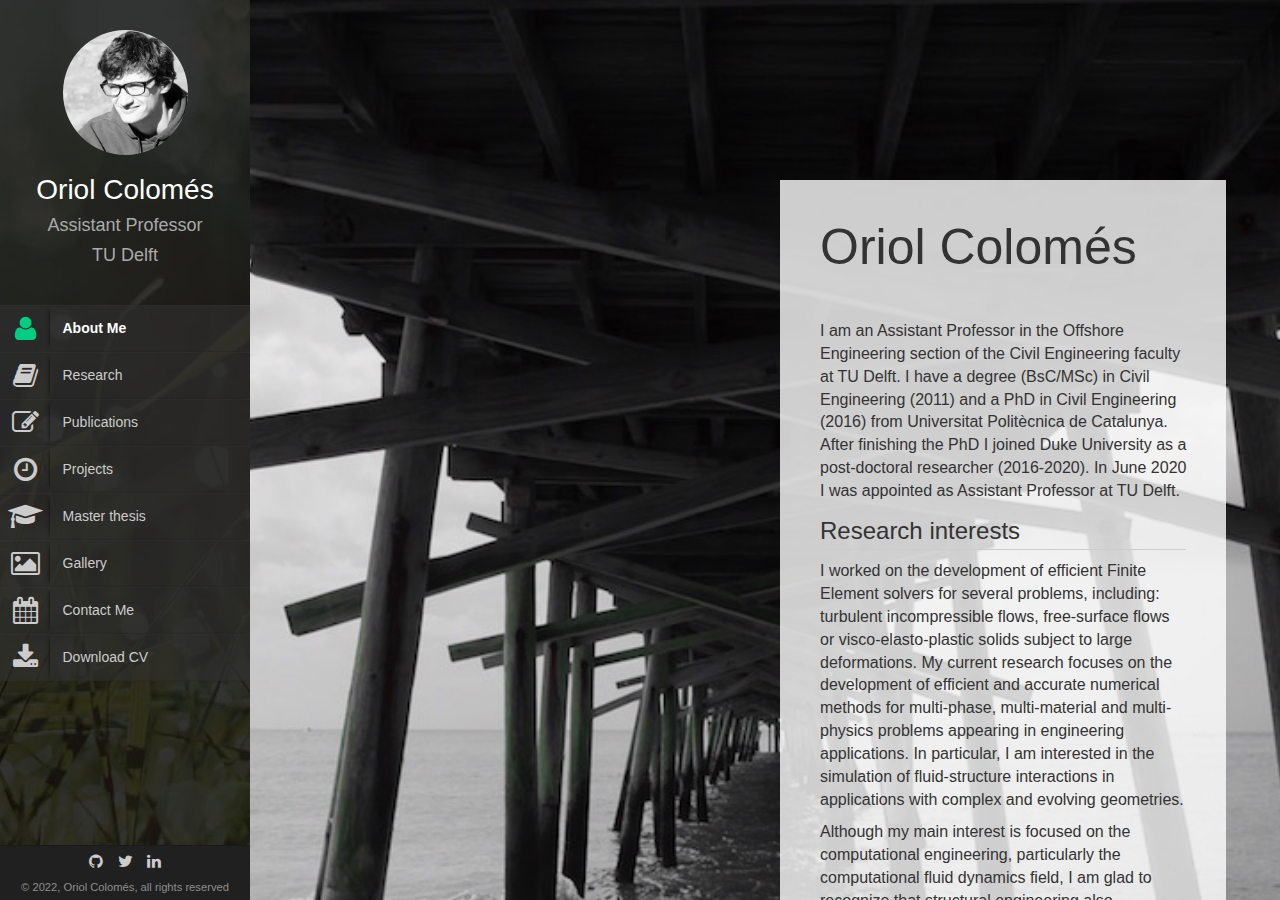
==== commit 6bf5dc45: "update" ====
--- a/index.html
+++ b/index.html
@@ -92,9 +92,9 @@
                   <div class="text">Projects</div>
                 </a>
               </li>                        
-              <li class="currentmenu">
+              <li>
                 <a href="MSc_thesis.html">
-                  <i class="fa fa-edit"></i>
+                  <i class="fa fa-graduation-cap"></i>
                   <div class="text">Master thesis</div>
                 </a>
               </li>           
@@ -152,8 +152,18 @@
                     <h3 class="subtitle">Research interests</h3>
                     <p>I worked on the development of efficient Finite Element solvers for several problems, including: turbulent incompressible flows, free-surface flows or visco-elasto-plastic solids subject to large deformations. My current research focuses on the development of efficient and accurate numerical methods for multi-phase, multi-material and multi-physics problems appearing in engineering applications. In particular, I am interested in the simulation of fluid-structure interactions in applications with complex and evolving geometries.</p>   
                     <p>Although my main interest is focused on the computational engineering, particularly the computational fluid dynamics field, I am glad to recognize that structural engineering also fascinates me.</p>
-                    <p>More details the <a href="research.html">Research</a> section.</p>
-                    </div>
+                    <p>You can find more details in the <a href="research.html">Research</a> section.</p>
+                    <h3 class="subtitle">Shared interests?</h3>
+                    <p>If you have shared interests, please do not hesitate to <a href="contact.html">contact</a> me.</p>
+                    <p>If you are a MSc student, you can take a look at past and open <a href="MSc_thesis.html">Master projects</a>.</p>
+                    <p>If you are an Early Stage Researcher, please consider the following fellowships:
+                      <ul>
+                        <li><a href="https://us.fulbrightonline.org/">Fullbright Fellowship</a> (PhD, for US citizens)</li>
+                        <li><a href="https://www.chinesescholarshipcouncil.com/">China Scolarship Council</a>(PhD, for Chinise citizens)</li>
+                        <li><a href="https://ec.europa.eu/research/mariecurieactions/actions/postdoctoral-fellowships">Marie Skłodowska-Curie Actions Individual Fellowship</a> (Postdoctoral)</li>
+                      </ul>
+                    </p>
+                  </div>
                 </div>  
               </div>
             </div>        
